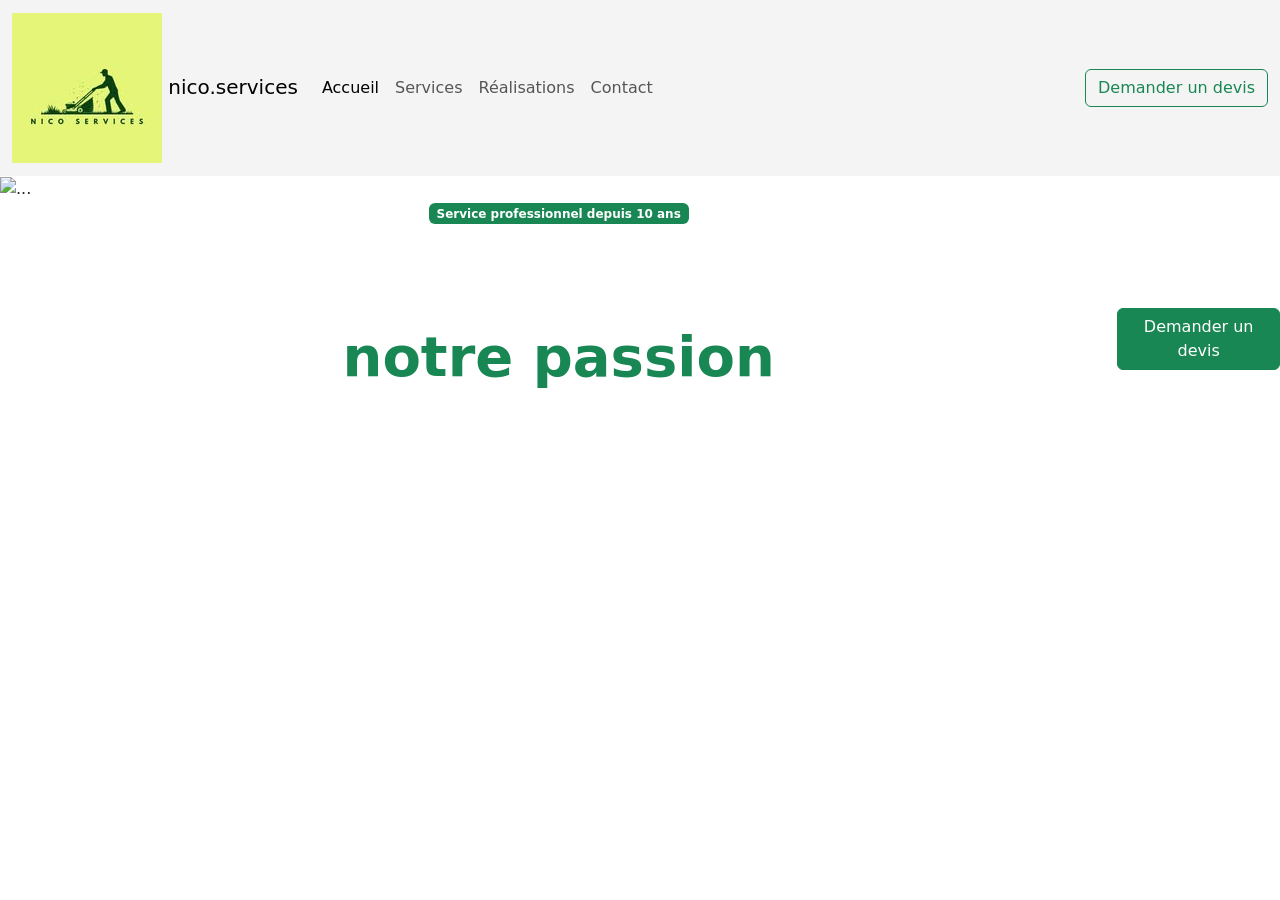
==== index.html @ 3174f903 "page accueil" ====
<!DOCTYPE html>
<html lang="fr">

<head>
    <meta charset="UTF-8">
    <meta name="viewport" content="width=device-width,
initial-scale=1.0">
    <title>Nico.service - Accueil</title>
    <link href="https://cdn.jsdelivr.net/npm/bootstrap@5.3.2/dist/css/bootst
rap.min.css" rel="stylesheet">
    <link rel="stylesheet" href="style.css">
</head>

<body>
    <nav class="navbar navbar-expand-lg fond-gris">
        <div class="container-fluid">
            <a class="navbar-brand" href="#"><img src="img/nico.png" alt="">
                nico.services</a>
            <button class="navbar-toggler" type="button" data-bs-toggle="collapse"
                data-bs-target="#navbarSupportedContent" aria-controls="navbarSupportedContent" aria-expanded="false"
                aria-label="Toggle navigation">
                <span class="navbar-toggler-icon"></span>
            </button>
            <div class="collapse navbar-collapse" id="navbarSupportedContent">
                <ul class="navbar-nav me-auto mb-2 mb-lg-0">
                    <li class="nav-item">
                        <a class="nav-link active" aria-current="page" href="#">Accueil
                        </a>
                    </li>
                    <li class="nav-item">
                        <a class="nav-link" href="#">Services
                        </a>
                    </li>
                    <li class="nav-item">
                        <a class="nav-link" href="#">
                            Réalisations
                        </a>
                    <li class="nav-item">
                        <a class="nav-link" href="#">Contact
                        </a>
                    </li>
                    <ul class="dropdown-menu">
                        <li><a class="dropdown-item" href="#">Action</a></li>
                        <li><a class="dropdown-item" href="#">Another action</a></li>
                        <li>
                            <hr class="dropdown-divider">
                        </li>
                        <li><a class="dropdown-item" href="#">Something else here</a></li>
                    </ul>
                </ul>
                <form class="d-flex" role="search">
                    <button class="btn btn-outline-success" type="submit">Demander un devis</button>
                </form>
            </div>
        </div>
    </nav>
    <div class="img fond"></div>
    <img src="" class="img-fluid" alt="...">






    <script src="https://cdn.jsdelivr.net/npm/bootstrap@5.3.2/dist/js/bootstra
p.bundle.min.js"></script>

</body>
<section class="hero d-flex align-items-center text-white text-center">
    <div class="container">
        <span class="badge bg-success mb-3">Service professionnel depuis 10 ans</span>

        <h1 class="display-4 fw-bold mt-3">
            Votre jardin,<br>
            <span class="text-success">notre passion</span>
        </h1>


</html>
<div class="row mt-5 g-3 justify-content-center">
    <div class="col-auto"><span class=> Devis gratuit</span></div>
    <div class="col-auto"><span class=> Matériel pro</span></div>
    <div class="col-auto"><span class=> Intervention rapide</span></div>
</div>
</div>
<button type="button" class="btn btn-success">Demander un devis</button>
---- style.css ----
.btn-vert {
    background-color: #5FA700;
}

.fond-gris {
    background-color: #F5F4F4;
}

image-fond {
    background-image: url();
    background-size: cover;
    background-position: center;
    background-repeat: no-repeat;
    height: 100vh;
}
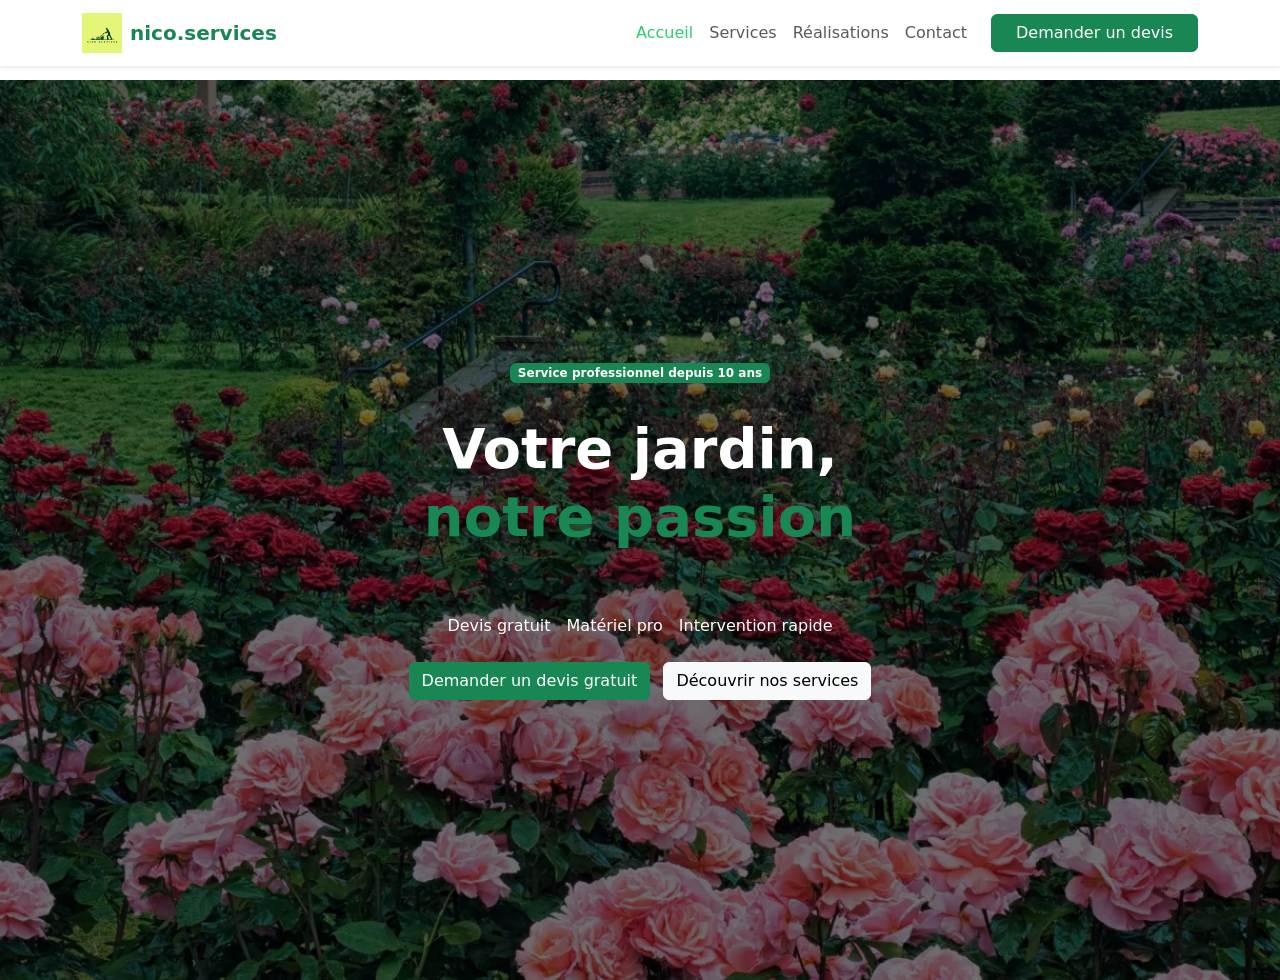
==== commit e6285b41: "page d'accueil" ====
--- a/index.html
+++ b/index.html
@@ -3,84 +3,95 @@
 
 <head>
     <meta charset="UTF-8">
-    <meta name="viewport" content="width=device-width,
-initial-scale=1.0">
-    <title>Nico.service - Accueil</title>
-    <link href="https://cdn.jsdelivr.net/npm/bootstrap@5.3.2/dist/css/bootst
-rap.min.css" rel="stylesheet">
+    <meta name="viewport" content="width=device-width, initial-scale=1.0">
+    <title>Nico.services - Accueil</title>
+
+    <!-- Bootstrap -->
+    <link href="https://cdn.jsdelivr.net/npm/bootstrap@5.3.2/dist/css/bootstrap.min.css" rel="stylesheet">
+
+    <!-- CSS personnalisé -->
     <link rel="stylesheet" href="style.css">
 </head>
 
 <body>
-    <nav class="navbar navbar-expand-lg fond-gris">
-        <div class="container-fluid">
-            <a class="navbar-brand" href="#"><img src="img/nico.png" alt="">
-                nico.services</a>
-            <button class="navbar-toggler" type="button" data-bs-toggle="collapse"
-                data-bs-target="#navbarSupportedContent" aria-controls="navbarSupportedContent" aria-expanded="false"
-                aria-label="Toggle navigation">
+
+    <!-- NAVBAR -->
+    <nav class="navbar navbar-expand-lg bg-white shadow-sm fixed-top">
+        <div class="container">
+
+            <a class="navbar-brand fw-bold text-success d-flex align-items-center" href="#">
+                <img src="img/nico.png" alt="logo" width="40" class="me-2">
+                nico.services
+            </a>
+
+            <button class="navbar-toggler" type="button" data-bs-toggle="collapse" data-bs-target="#navbarContent">
                 <span class="navbar-toggler-icon"></span>
             </button>
-            <div class="collapse navbar-collapse" id="navbarSupportedContent">
-                <ul class="navbar-nav me-auto mb-2 mb-lg-0">
+
+            <div class="collapse navbar-collapse" id="navbarContent">
+                <ul class="navbar-nav ms-auto align-items-lg-center">
+
                     <li class="nav-item">
-                        <a class="nav-link active" aria-current="page" href="#">Accueil
-                        </a>
+                        <a class="nav-link active" href="#">Accueil</a>
                     </li>
+
                     <li class="nav-item">
-                        <a class="nav-link" href="#">Services
-                        </a>
+                        <a class="nav-link" href="#">Services</a>
                     </li>
+
                     <li class="nav-item">
-                        <a class="nav-link" href="#">
-                            Réalisations
-                        </a>
+                        <a class="nav-link" href="#">Réalisations</a>
+                    </li>
+
                     <li class="nav-item">
-                        <a class="nav-link" href="#">Contact
-                        </a>
+                        <a class="nav-link" href="#">Contact</a>
                     </li>
-                    <ul class="dropdown-menu">
-                        <li><a class="dropdown-item" href="#">Action</a></li>
-                        <li><a class="dropdown-item" href="#">Another action</a></li>
-                        <li>
-                            <hr class="dropdown-divider">
-                        </li>
-                        <li><a class="dropdown-item" href="#">Something else here</a></li>
-                    </ul>
+
+                    <li class="nav-item ms-lg-3">
+                        <a class="btn btn-success px-4" href="#">Demander un devis</a>
+                    </li>
+
                 </ul>
-                <form class="d-flex" role="search">
-                    <button class="btn btn-outline-success" type="submit">Demander un devis</button>
-                </form>
             </div>
         </div>
     </nav>
-    <div class="img fond"></div>
-    <img src="" class="img-fluid" alt="...">
+
+    <!-- HERO SECTION -->
+    <section class="hero d-flex align-items-center text-white text-center" style="min-height:100vh;">
+        <div class="container">
+
+            <span class="badge bg-success mb-3">
+                Service professionnel depuis 10 ans
+            </span>
+
+            <h1 class="display-4 fw-bold mt-3">
+                Votre jardin,<br>
+                <span class="text-success">notre passion</span>
+            </h1>
+
+            <div class="row mt-5 g-3 justify-content-center">
+                <div class="col-auto">Devis gratuit</div>
+                <div class="col-auto">Matériel pro</div>
+                <div class="col-auto">Intervention rapide</div>
+            </div>
+
+            <div class="mt-4">
+                <button type="button" class="btn btn-success me-2">
+                    Demander un devis gratuit
+                </button>
+                <button type="button" class="btn btn-light">
+                    Découvrir nos services
+                </button>
+            </div>
+
+        </div>
+
+    </section>
 
 
-
-
-
-
-    <script src="https://cdn.jsdelivr.net/npm/bootstrap@5.3.2/dist/js/bootstra
-p.bundle.min.js"></script>
+    <!-- Bootstrap JS -->
+    <script src="https://cdn.jsdelivr.net/npm/bootstrap@5.3.2/dist/js/bootstrap.bundle.min.js"></script>
 
 </body>
-<section class="hero d-flex align-items-center text-white text-center">
-    <div class="container">
-        <span class="badge bg-success mb-3">Service professionnel depuis 10 ans</span>
 
-        <h1 class="display-4 fw-bold mt-3">
-            Votre jardin,<br>
-            <span class="text-success">notre passion</span>
-        </h1>
-
-
-</html>
-<div class="row mt-5 g-3 justify-content-center">
-    <div class="col-auto"><span class=> Devis gratuit</span></div>
-    <div class="col-auto"><span class=> Matériel pro</span></div>
-    <div class="col-auto"><span class=> Intervention rapide</span></div>
-</div>
-</div>
-<button type="button" class="btn btn-success">Demander un devis</button>+</html>
--- a/style.css
+++ b/style.css
@@ -7,9 +7,28 @@
 }
 
 image-fond {
-    background-image: url();
+    background-image: url(img/Oregon-Portland-Rose-Test-Garden.webp);
     background-size: cover;
     background-position: center;
     background-repeat: no-repeat;
     height: 100vh;
+}
+
+body {
+    padding-top: 80px;
+}
+
+.hero {
+    min-height: 100vh;
+    background:
+        linear-gradient(rgba(0, 0, 0, .55), rgba(0, 0, 0, .55)),
+        url("img/Oregon-Portland-Rose-Test-Garden.webp") center/cover no-repeat;
+}
+
+.nav-link {
+    font-weight: 500;
+}
+
+.nav-link.active {
+    color: #2ecc71 !important;
 }
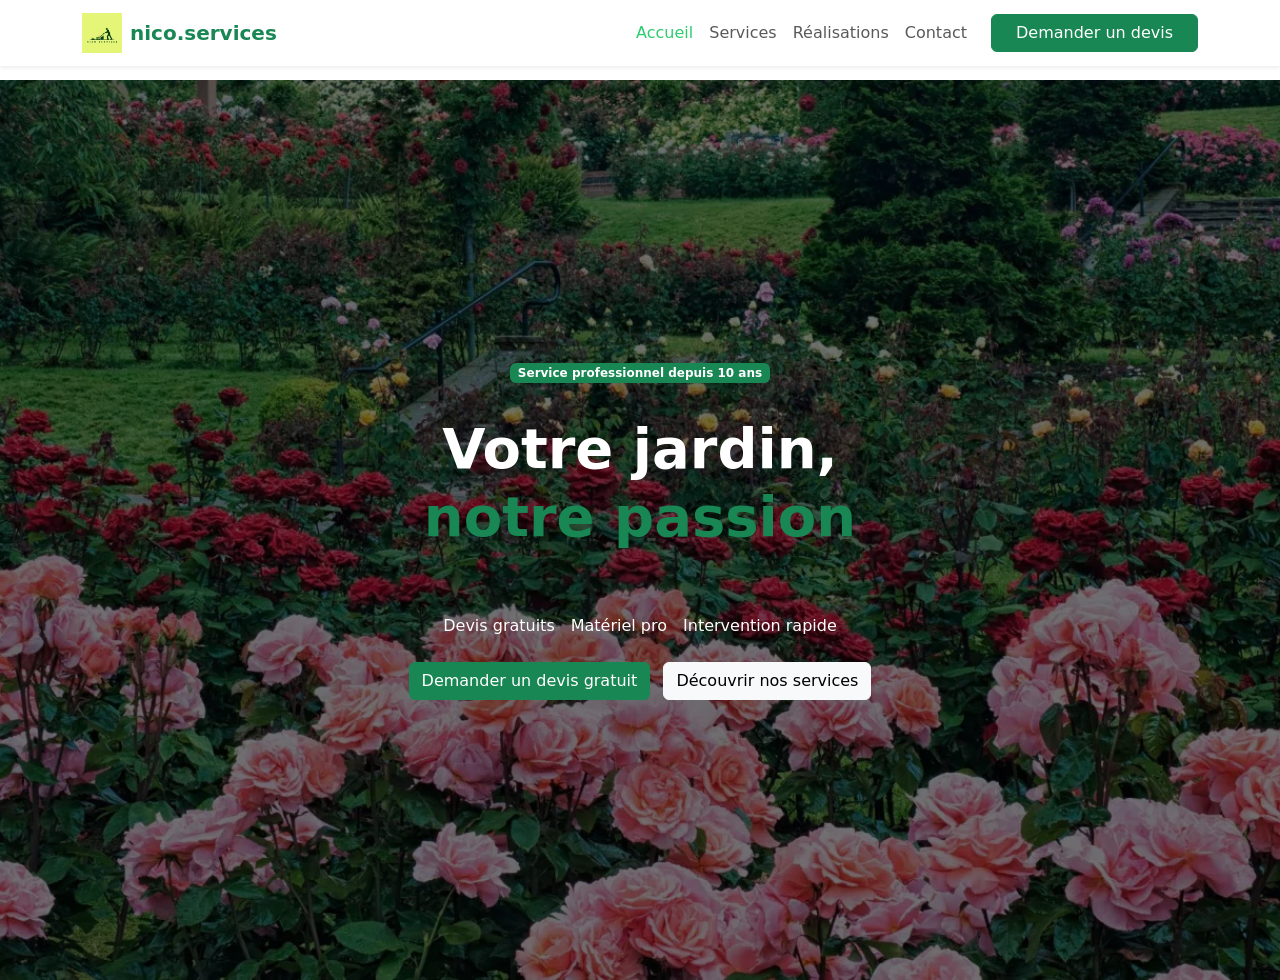
==== commit 1d115d29: "10 février" ====
--- a/index.html
+++ b/index.html
@@ -70,7 +70,7 @@
             </h1>
 
             <div class="row mt-5 g-3 justify-content-center">
-                <div class="col-auto">Devis gratuit</div>
+                <div class="col-auto">Devis gratuits</div>
                 <div class="col-auto">Matériel pro</div>
                 <div class="col-auto">Intervention rapide</div>
             </div>
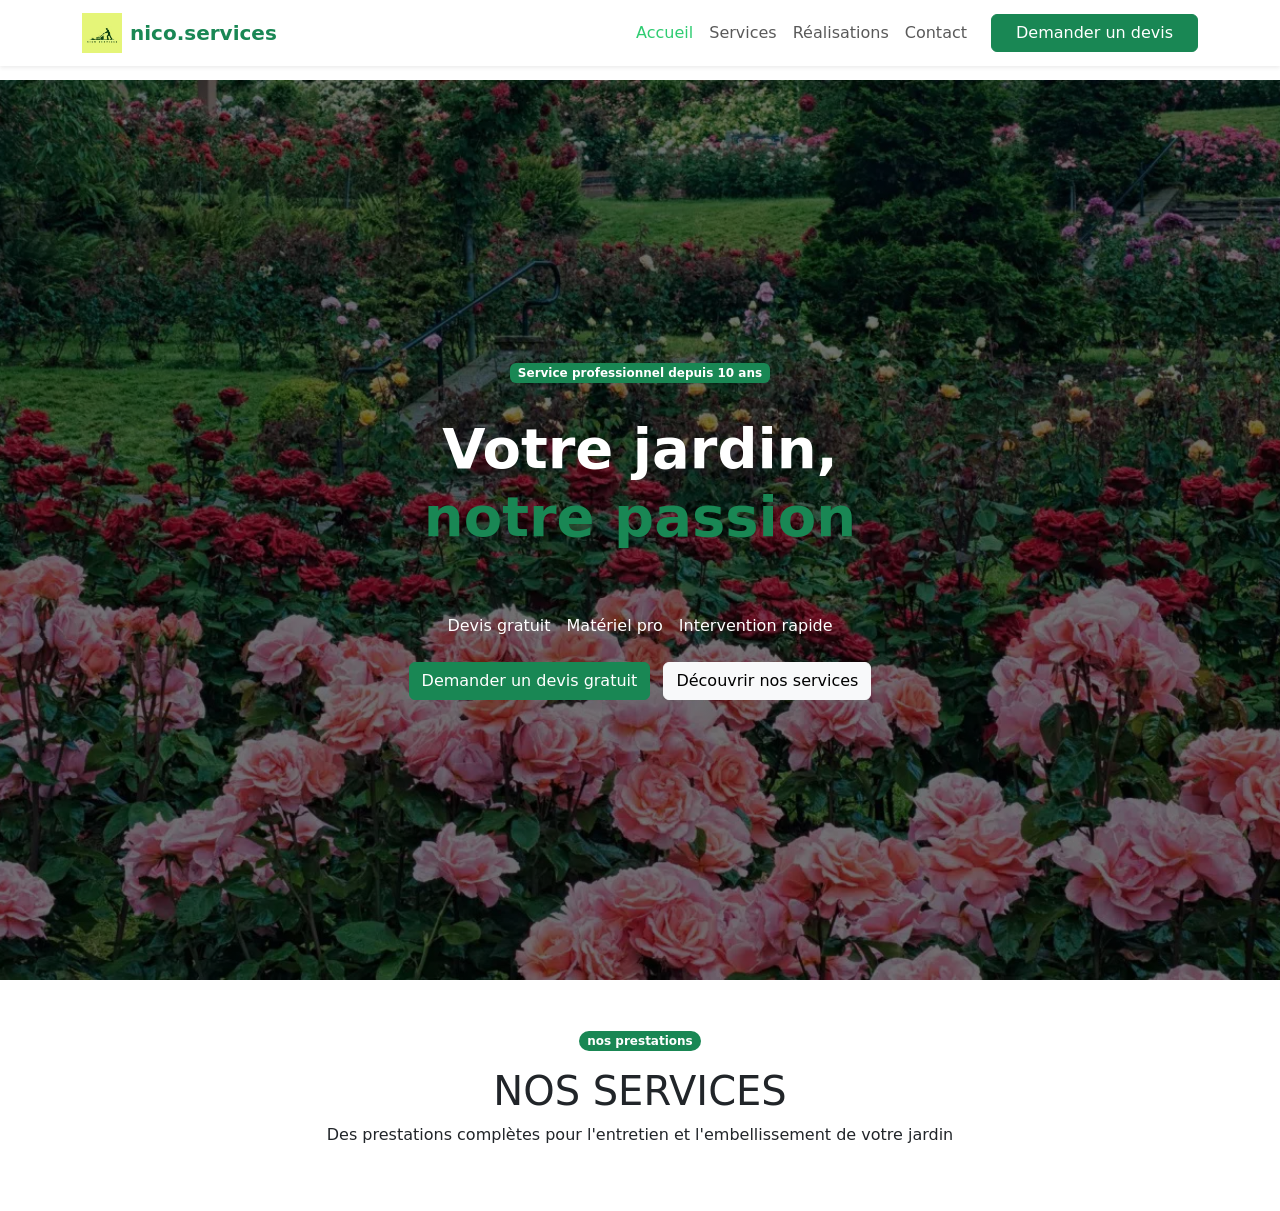
==== commit 43fc97db: "3mars" ====
--- a/index.html
+++ b/index.html
@@ -70,7 +70,7 @@
             </h1>
 
             <div class="row mt-5 g-3 justify-content-center">
-                <div class="col-auto">Devis gratuits</div>
+                <div class="col-auto">Devis gratuit</div>
                 <div class="col-auto">Matériel pro</div>
                 <div class="col-auto">Intervention rapide</div>
             </div>
@@ -94,4 +94,11 @@
 
 </body>
 
+<div class="container py-5 text-center">
+    <p class="badge rounded-pill bg-success text-white">nos prestations</p>
+    <h1> NOS SERVICES </h1>
+    <p> Des prestations complètes pour l'entretien et l'embellissement de votre jardin </p>
+
+</div>
+
 </html>
